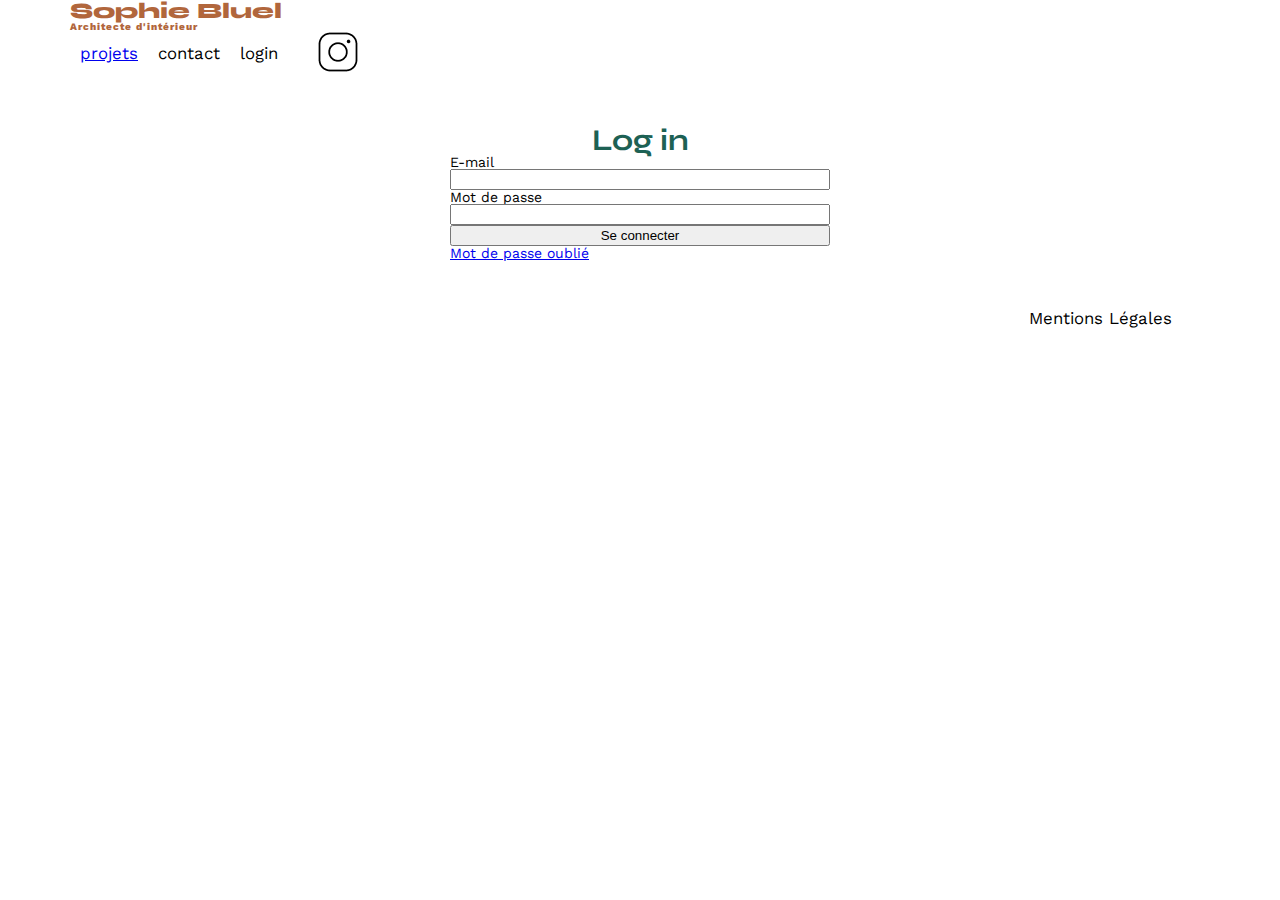
==== FrontEnd/login.html @ 080f3cb0 "partie 1 et 2 du js terminé, partie 3 en cours" ====
<!DOCTYPE html>
<html lang="fr">
<head>
	<meta charset="UTF-8">
	<title>Sophie Bluel - Page de connexion</title>
	<meta name="viewport" content="width=device-width, initial-scale=1.0">
	<link rel="preconnect" href="https://fonts.googleapis.com">
	<link rel="preconnect" href="https://fonts.gstatic.com" crossorigin>
	<link href="https://fonts.googleapis.com/css2?family=Syne:wght@700;800&family=Work+Sans&display=swap" rel="stylesheet">
	<meta name="description" content="">
	<link rel="stylesheet" href="./assets/style.css">
	<script src="login.js" defer></script>
</head>
<body>
<header>

	<h1>Sophie Bluel <span>Architecte d'intérieur</span></h1>
	<nav>
		<ul>
			<li><a href="index.html"> projets </a></li>
			<li>contact</li>
			<li class="login">login</li>
			<li class="logout"></li>
			<li><img src="./assets/icons/instagram.png" alt="Instagram"></li>
		</ul>
	</nav>
</header>
<main>
    <section class="login">
      <h2>Log in</h2>
	  <p></p>
      <form action="submit" class="login__form">
        <label for="email">E-mail</label>
        <input type="text" id="email">
        <label for="password">Mot de passe</label>
        <input type="password" id="password">
        <button type="submit">Se connecter</button>
		<a href="#">Mot de passe oublié</a>
      </form>
    </section>
  </main>

<footer>
	<nav>
		<ul>
			<li>Mentions Légales</li>
		</ul>
	</nav>
</footer>
</body>
</html>
---- FrontEnd/assets/style.css ----
/* http://meyerweb.com/eric/tools/css/reset/
   v2.0 | 20110126
   License: none (public domain)
*/

html, body, div, span, applet, object, iframe,
h1, h2, h3, h4, h5, h6, p, blockquote, pre,
a, abbr, acronym, address, big, cite, code,
del, dfn, em, img, ins, kbd, q, s, samp,
small, strike, strong, sub, sup, tt, var,
b, u, i, center,
dl, dt, dd, ol, ul, li,
fieldset, form, label, legend,
table, caption, tbody, tfoot, thead, tr, th, td,
article, aside, canvas, details, embed,
figure, figcaption, footer, header, hgroup,
menu, nav, output, ruby, section, summary,
time, mark, audio, video {
	margin: 0;
	padding: 0;
	border: 0;
	font-size: 100%;
	font: inherit;
	vertical-align: baseline;
}
/* HTML5 display-role reset for older browsers */
article, aside, details, figcaption, figure,
footer, header, hgroup, menu, nav, section {
	display: block;
}
body {
	line-height: 1;
}
ol, ul {
	list-style: none;
}
blockquote, q {
	quotes: none;
}
blockquote:before, blockquote:after,
q:before, q:after {
	content: '';
	content: none;
}
table {
	border-collapse: collapse;
	border-spacing: 0;
}
/** end reset css**/
body {
	max-width: 1140px;
	margin:auto;
	font-family: 'Work Sans' ;
	font-size: 14px;
}
.header {
	display: flex;
	justify-content: space-between;
	margin: 40px 0 50px 0
}
section {
	margin: 50px 0
}

h1{
	display: flex;
	flex-direction: column;
	font-family: 'Syne';
	font-size: 22px;
	font-weight: 800;
	color: #B1663C
}

h1 > span {
	font-family: 'Work Sans';
	font-size:10px;
	letter-spacing: 0.1em;
;
}

h2{
	font-family: 'Syne';
	font-weight: 700;
	font-size: 30px;
	color: #1D6154
}
nav ul {
	display: flex;
	align-items: center;
	list-style-type: none;

}
nav li {
	padding: 0 10px;
	font-size: 1.2em;
}

li:hover {
	color: #B1663C;
}
#introduction {
	display: flex;
	align-items: center;
}
#introduction figure {
	flex: 1
}
#introduction img {
	display: block;
	margin: auto;
	width: 80%;
}

#introduction article {
	flex: 1
}
#introduction h2 {
	margin-bottom: 1em;
}

#introduction p {
	margin-bottom: 0.5em;
}
#portfolio h2 {
	text-align: center;
	margin-bottom: 1em;
}
.gallery {
	width: 100%;
	display: grid;
	grid-template-columns: 1fr 1fr 1fr;
	grid-column-gap: 20px;
	grid-row-gap: 20px;
}

.gallery img {
	width: 100%;

}
#contact {
	width: 50%;
margin: auto;
}
#contact > * {
	text-align: center;

}
#contact h2{
	margin-bottom: 20px;
}
#contact form {
	text-align: left;
	margin-top:30px;
	display: flex;
	flex-direction: column;
}

#contact input {
	height: 50px;
	font-size: 1.2em;
	border: none;
	box-shadow: 0px 4px 14px rgba(0, 0, 0, 0.09);
}
#contact label {
	margin: 2em 0 1em 0;
}
#contact textarea {
	border: none;
	box-shadow: 0px 4px 14px rgba(0, 0, 0, 0.09);
}

input[type="submit"]{
	font-family: 'Syne';
	font-weight: 700;
	color: white;
	background-color: #1D6154;
	margin : 2em auto ;
	width: 180px;
	text-align: center;
	border-radius: 60px ;
}

footer nav ul {
	display: flex;
	justify-content: flex-end;
	margin: 2em
}

/** Ajouts **/
.filters{
	display: flex;
	justify-content: center;
	gap: 10px;
}
.filter__button{
	font-family: 'Syne';
	font-weight: 700;
	color: #1D6154;;
	background-color: white;
	padding: 9px  15px 9px 15px;
	margin : 2em auto ;
	min-width: 100px;
	text-align: center;
	border-radius: 60px ;
}
.filter__button-selected{ 
color: white;
background-color: #1D6154; }

.login {
	display: flex;
	flex-direction: column;
	justify-content: center;
	align-items: center; }
.login__form {
	display: flex;
	flex-direction: column;
	justify-content: center;
	min-width: 380px;}
.edit{
	
	text-align: center;
	color: white;
	background-color: black;
	width: 100%;
	padding: 20px 0px;
}
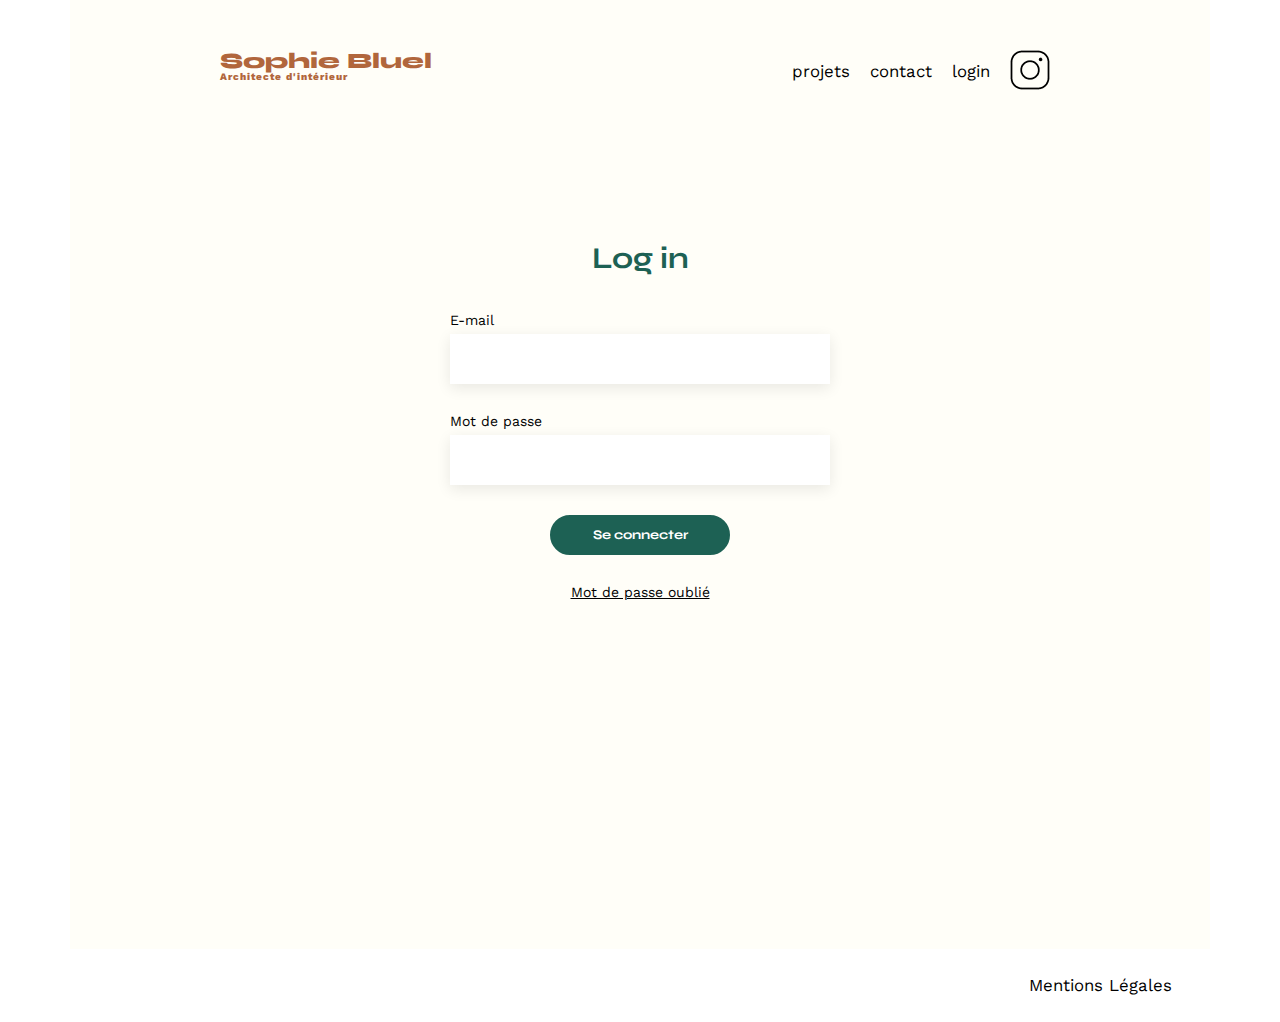
==== commit 9c2d6b0b: "part 3 and 4 added, part 5 in progress" ====
--- a/FrontEnd/login.html
+++ b/FrontEnd/login.html
@@ -12,40 +12,48 @@
 	<script src="login.js" defer></script>
 </head>
 <body>
-<header>
+	<div class="backgroundcolor">
 
-	<h1>Sophie Bluel <span>Architecte d'intérieur</span></h1>
-	<nav>
-		<ul>
-			<li><a href="index.html"> projets </a></li>
-			<li>contact</li>
-			<li class="login">login</li>
-			<li class="logout"></li>
-			<li><img src="./assets/icons/instagram.png" alt="Instagram"></li>
-		</ul>
-	</nav>
-</header>
-<main>
-    <section class="login">
-      <h2>Log in</h2>
-	  <p></p>
-      <form action="submit" class="login__form">
-        <label for="email">E-mail</label>
-        <input type="text" id="email">
-        <label for="password">Mot de passe</label>
-        <input type="password" id="password">
-        <button type="submit">Se connecter</button>
-		<a href="#">Mot de passe oublié</a>
-      </form>
-    </section>
-  </main>
-
-<footer>
-	<nav>
-		<ul>
-			<li>Mentions Légales</li>
-		</ul>
-	</nav>
-</footer>
-</body>
-</html>
+		<header>
+			<div id="edit" class="edit hidden"><i class="fa-regular fa-pen-to-square edit-icon"></i> Mode édition</div>
+			<div class="header">
+				
+				<h1>Sophie Bluel <span>Architecte d'intérieur</span></h1>
+				<nav>
+					<ul>
+						<li>projets</li>
+						<li>contact</li>
+						<li><a class="logout nav__link" href="login.html">login</a></li>
+						<li><img src="./assets/icons/instagram.png" alt="Instagram"></li>
+					</ul>
+				</nav>
+			</div>
+		</header>
+		<main>
+			<section class="login">
+				<h2>Log in</h2>
+				<p></p>
+				<form action="submit" class="form-field form-field--login">
+					<label for="email" class="form-field__label--login">E-mail</label>
+					<input type="email" id="email" class="form-field__input form-field__input--login">
+					<label for="password" class="form-field__label--login">Mot de passe</label>
+					<input type="password" id="password" class="form-field__input form-field__input--login">
+					<div class="login__buttons">
+						<button type="submit" class="login-button">Se connecter</button>
+						<a href="#">Mot de passe oublié</a>
+					</div>
+				</form>
+			</section>
+		</main>
+		
+	</div>
+		<footer>
+			<nav>
+				<ul>
+					<li>Mentions Légales</li>
+				</ul>
+			</nav>
+		</footer>
+	</body>
+	</html>
+	--- a/FrontEnd/assets/style.css
+++ b/FrontEnd/assets/style.css
@@ -56,7 +56,7 @@
 .header {
 	display: flex;
 	justify-content: space-between;
-	margin: 40px 0 50px 0
+	margin-bottom: 50px;
 }
 section {
 	margin: 50px 0
@@ -183,45 +183,309 @@
 footer nav ul {
 	display: flex;
 	justify-content: flex-end;
-	margin: 2em
+	margin: 2em;
 }
 
 /** Ajouts **/
+
+.backgroundcolor{
+	background-color: #FFFEF8;
+	padding: 50px 150px 0 ;
+	margin: 0;
+}
 .filters{
 	display: flex;
 	justify-content: center;
+	flex-wrap: wrap;
 	gap: 10px;
+	margin:50px 0 50px 0;
 }
 .filter__button{
 	font-family: 'Syne';
 	font-weight: 700;
-	color: #1D6154;;
+	color: #1D6154;
 	background-color: white;
 	padding: 9px  15px 9px 15px;
-	margin : 2em auto ;
 	min-width: 100px;
 	text-align: center;
 	border-radius: 60px ;
+	border-color: #1D6154;
+	border-style: solid;
+	
 }
 .filter__button-selected{ 
 color: white;
 background-color: #1D6154; }
 
 .login {
-	display: flex;
-	flex-direction: column;
-	justify-content: center;
-	align-items: center; }
-.login__form {
-	display: flex;
-	flex-direction: column;
-	justify-content: center;
-	min-width: 380px;}
-.edit{
-	
+	margin-top: 150px;
+	margin-bottom: 0;
+	padding-bottom: 350px;
+	display: flex;
+	flex-direction: column;
+	justify-content: center;
+	align-items: center; 
+
+}
+.login h2{
+	margin-bottom: 40px;
+}
+
+.form-field {
+	display: flex;
+	flex-direction: column;
+	justify-content: center;
+}
+.form-field--login{
+	min-width: 380px;
+}
+.form-field--photo{
+	min-width: 420px;
+ }
+.form-field__label--login{
+	margin-bottom: 7px;
+}
+.form-field__label--photo{
+	margin-bottom: 10px;
+}
+.form-field__input{
+	height: 50px;
+	padding: 0 5px;
+	border: none;
+	font-size: 1.2em;
+	box-shadow: 0px 4px 14px rgba(0, 0, 0, 0.09);
+	}
+.form-field__input--login{
+	margin-bottom: 30px;
+	}
+.form-field--photo input{
+	margin-bottom: 21px;
+	}
+
+.login__buttons{
+	display: flex;
+	flex-direction: column;
+	justify-content: center;
+	align-items: center; 
+
+}
+.login-button{
+	min-width: 180px;
+	font-family: 'Syne';
+	font-weight: 700;
+	color: white;
+	background-color: #1D6154;
+	padding: 10px 0 10px 0;
+	text-align: center;
+	border-radius: 60px ;
+	border-color: #1D6154;
+	border-style: solid;
+	margin-bottom: 30px;
+	}
+.login__buttons a{
+	color: black;
+}
+.nav__link{
+	text-decoration: none;
+	color:black;
+}
+.nav__link:active{
+	font-weight: 600;
+}
+/* edit mode*/
+
+.edit-mode{
 	text-align: center;
 	color: white;
 	background-color: black;
 	width: 100%;
 	padding: 20px 0px;
 }
+.edit-project{
+	display: flex;
+	justify-content: center;
+	align-items: center;
+}
+.edit-button{
+	color: #1D6154;;
+	background-color: inherit;
+	font-size: 14px;
+	font-weight: 400;
+	border: none;
+	cursor: pointer ;
+	margin-left: 30px;
+	padding: 0px 0;
+}
+.edit-button:hover{
+	font-weight: 500;
+}
+
+/* Modal */
+
+.modal-container{
+	display: flex;
+	justify-content: center;
+	align-items: center;
+	position: fixed;
+	top: 0;
+	left: 0;
+	width: 100%;
+	height: 100%;
+	background: #0000004D;
+	
+}
+
+.modal-gallery{	
+	background-color: white;
+	width: 630px;
+	height: 690px;
+	border-radius: 10px;
+	position: relative;
+}
+.modal-title{
+margin: 60px 0 45px;
+font-size: 26px;
+font-weight: 400;
+}
+.modal-title--new-photo{
+	margin: 60px 0 35px;
+	}
+.closing-button{
+	z-index: 1;
+	position: absolute;
+	right: 30px;
+	top: 30px;
+	font-size: 20px;
+	cursor: pointer;
+}
+.back-arrow{
+	position: absolute;
+	left: 30px;
+	top: 30px;
+	font-size: 20px;
+	cursor: pointer;
+}
+.modal-button-container{	
+	text-align: center;
+	position: absolute;
+	width: 420px;
+	padding-top: 32px;
+	border-top:1px solid #B3B3B3;}
+.modal-button{
+	font-family: 'Syne';
+	font-weight: 700;
+	color: white;
+	background-color: #1D6154;
+	padding: 10px 0;
+	width: 237px;
+	text-align: center;
+	border-radius: 60px ;
+	border: 0px;
+	cursor: pointer;
+	}
+.modal_remove-photo .modal-button-container{	
+	bottom: 45px;}
+.modal_new-photo  .modal-button-container{	
+	bottom: 55px;}
+/*remove photo*/
+
+.modal_remove-photo{
+	display: flex;
+	flex-direction: column;
+	justify-content: start;
+	align-items: center;
+	position: relative;
+	height: 100%;
+}
+
+.modal-works{
+	max-width: 420px;
+	display: flex;
+	justify-content: start;
+	align-items: center;
+	flex-wrap: wrap;
+	gap: 30px 10px;
+	padding-bottom:65px;
+}
+.modal-works figure{
+	position: relative;
+}
+.modal-works img{
+	max-width: 76px;
+}
+.trash-can{
+	font-size: 11px;
+	position: absolute;
+	right: 4px;
+	top: 6px;
+	color: white;
+	height: 17px;
+	width: 17px;
+	line-height: 17px;
+	text-align: center;
+	background-color: black;
+	border-radius: 2px;
+	cursor: pointer;
+}
+
+/* add photo*/
+
+.modal_new-photo{	
+	display: flex;
+	flex-direction: column;
+	justify-content:start;
+	align-items: center;
+	height: 100%;
+}
+.modal-file{
+	display: flex;
+	flex-direction: column;
+	justify-content: start;
+	align-items: center;
+	background-color: #E8F1F6;
+	border-radius: 3px;
+	height: 170px;
+	width: 420px;
+	margin-bottom: 30px;
+}
+.modal-file img{
+	max-height: 170px;}
+
+.modal-file .fa-image{
+	color: #B9C5CC;
+	font-size: 76px;
+	margin: 13px 0 6px;
+}
+.modal-file-button{
+	text-align: center;
+	height: 36px;
+	margin-bottom: 7px;
+}
+
+.modal-file-button label{
+	color: #306685;
+	font-size: 14px;
+	font-weight: 500;
+	background-color: #CBD6DC;
+	padding: 10px 33px;
+	line-height: 36px;
+	border-radius: 50px;
+	cursor: pointer;
+
+}
+.modal-file-button input{
+	visibility: hidden; }
+
+ .modal-file p {
+	font-size: 10px;
+	font-weight: 400;
+ }
+
+
+/*hide*/
+.hidden{
+	display: none;
+}
+.grayed{
+	background-color: #A7A7A7;
+}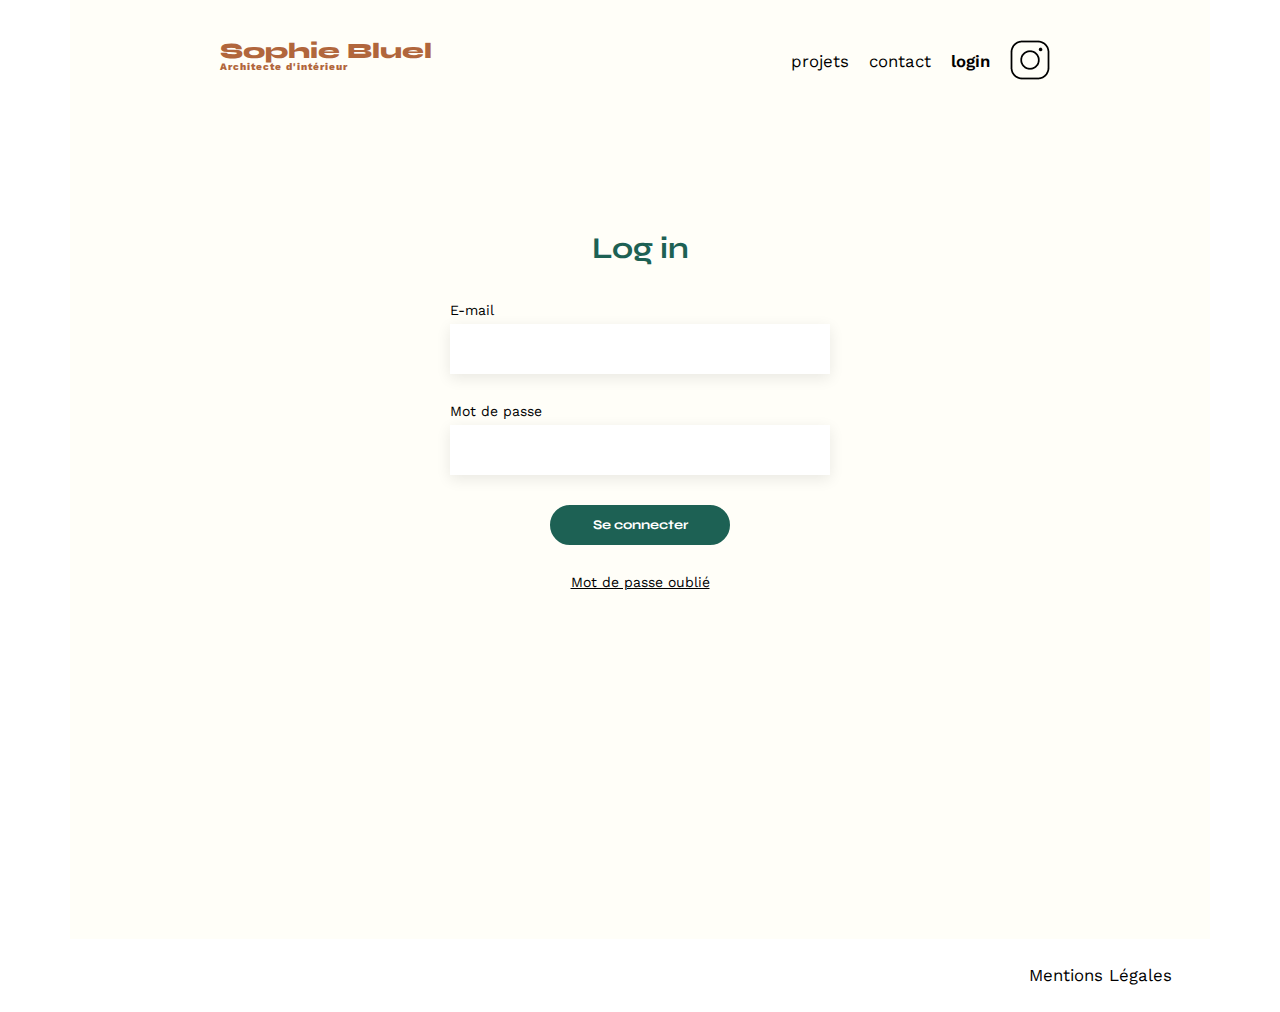
==== commit 3939cd77: "end project" ====
--- a/FrontEnd/login.html
+++ b/FrontEnd/login.html
@@ -1,59 +1,69 @@
 <!DOCTYPE html>
 <html lang="fr">
-<head>
-	<meta charset="UTF-8">
-	<title>Sophie Bluel - Page de connexion</title>
-	<meta name="viewport" content="width=device-width, initial-scale=1.0">
-	<link rel="preconnect" href="https://fonts.googleapis.com">
-	<link rel="preconnect" href="https://fonts.gstatic.com" crossorigin>
-	<link href="https://fonts.googleapis.com/css2?family=Syne:wght@700;800&family=Work+Sans&display=swap" rel="stylesheet">
-	<meta name="description" content="">
-	<link rel="stylesheet" href="./assets/style.css">
-	<script src="login.js" defer></script>
-</head>
-<body>
-	<div class="backgroundcolor">
-
-		<header>
-			<div id="edit" class="edit hidden"><i class="fa-regular fa-pen-to-square edit-icon"></i> Mode édition</div>
-			<div class="header">
-				
-				<h1>Sophie Bluel <span>Architecte d'intérieur</span></h1>
-				<nav>
-					<ul>
-						<li>projets</li>
-						<li>contact</li>
-						<li><a class="logout nav__link" href="login.html">login</a></li>
-						<li><img src="./assets/icons/instagram.png" alt="Instagram"></li>
-					</ul>
-				</nav>
-			</div>
-		</header>
-		<main>
-			<section class="login">
-				<h2>Log in</h2>
-				<p></p>
-				<form action="submit" class="form-field form-field--login">
-					<label for="email" class="form-field__label--login">E-mail</label>
-					<input type="email" id="email" class="form-field__input form-field__input--login">
-					<label for="password" class="form-field__label--login">Mot de passe</label>
-					<input type="password" id="password" class="form-field__input form-field__input--login">
-					<div class="login__buttons">
-						<button type="submit" class="login-button">Se connecter</button>
-						<a href="#">Mot de passe oublié</a>
-					</div>
-				</form>
-			</section>
-		</main>
-		
-	</div>
-		<footer>
-			<nav>
-				<ul>
-					<li>Mentions Légales</li>
-				</ul>
-			</nav>
-		</footer>
-	</body>
-	</html>
-	+  <head>
+    <meta charset="UTF-8" />
+    <title>Sophie Bluel - Page de connexion</title>
+    <meta name="viewport" content="width=device-width, initial-scale=1.0" />
+    <link rel="preconnect" href="https://fonts.googleapis.com" />
+    <link rel="preconnect" href="https://fonts.gstatic.com" crossorigin />
+    <link
+      href="https://fonts.googleapis.com/css2?family=Syne:wght@700;800&family=Work+Sans&display=swap"
+      rel="stylesheet"
+    />
+    <meta name="description" content="" />
+    <link rel="stylesheet" href="./assets/style.css" />
+    <script src="login.js" defer></script>
+  </head>
+  <body>
+    <div class="backgroundcolor">
+      <header>
+        <h1>Sophie Bluel <span>Architecte d'intérieur</span></h1>
+        <nav>
+          <ul>
+            <li>projets</li>
+            <li>contact</li>
+            <li>
+              <a class="logout nav__link font-weight-600" href="login.html"
+                >login</a
+              >
+            </li>
+            <li><img src="./assets/icons/instagram.png" alt="Instagram" /></li>
+          </ul>
+        </nav>
+      </header>
+      <main>
+        <section class="login">
+          <h2>Log in</h2>
+          <p></p>
+          <form action="submit" class="form-field form-field--login">
+            <label for="email" class="form-field__label--login">E-mail</label>
+            <input
+              type="email"
+              id="email"
+              class="form-field__input form-field__input--login"
+            />
+            <label for="password" class="form-field__label--login"
+              >Mot de passe</label
+            >
+            <input
+              type="password"
+              id="password"
+              class="form-field__input form-field__input--login"
+            />
+            <div class="login__buttons">
+              <button type="submit" class="login-button">Se connecter</button>
+              <a href="#">Mot de passe oublié</a>
+            </div>
+          </form>
+        </section>
+      </main>
+    </div>
+    <footer>
+      <nav>
+        <ul>
+          <li>Mentions Légales</li>
+        </ul>
+      </nav>
+    </footer>
+  </body>
+</html>
--- a/FrontEnd/assets/style.css
+++ b/FrontEnd/assets/style.css
@@ -53,10 +53,10 @@
 	font-family: 'Work Sans' ;
 	font-size: 14px;
 }
-.header {
+header {
 	display: flex;
 	justify-content: space-between;
-	margin-bottom: 50px;
+	margin-bottom:50px;
 }
 section {
 	margin: 50px 0
@@ -131,6 +131,7 @@
 	grid-template-columns: 1fr 1fr 1fr;
 	grid-column-gap: 20px;
 	grid-row-gap: 20px;
+	margin-top: 50px;
 }
 
 .gallery img {
@@ -190,15 +191,16 @@
 
 .backgroundcolor{
 	background-color: #FFFEF8;
-	padding: 50px 150px 0 ;
+	padding: 40px 150px 50px ;
 	margin: 0;
 }
+#portfolio .filters__h2{ margin-bottom: 50px;}
 .filters{
 	display: flex;
 	justify-content: center;
 	flex-wrap: wrap;
 	gap: 10px;
-	margin:50px 0 50px 0;
+	margin:0;
 }
 .filter__button{
 	font-family: 'Syne';
@@ -214,13 +216,15 @@
 	
 }
 .filter__button-selected{ 
-color: white;
-background-color: #1D6154; }
-
+	color: white;
+	background-color: #1D6154; }
+.font-weight-600{
+	font-weight: 600;
+	}
 .login {
 	margin-top: 150px;
 	margin-bottom: 0;
-	padding-bottom: 350px;
+	padding-bottom: 300px;
 	display: flex;
 	flex-direction: column;
 	justify-content: center;
@@ -289,8 +293,9 @@
 	text-decoration: none;
 	color:black;
 }
-.nav__link:active{
-	font-weight: 600;
+
+.nav__link:hover{
+	color: #B1663C;
 }
 /* edit mode*/
 
@@ -298,8 +303,9 @@
 	text-align: center;
 	color: white;
 	background-color: black;
-	width: 100%;
+	min-width: 100%;
 	padding: 20px 0px;
+	margin: 0;
 }
 .edit-project{
 	display: flex;
@@ -406,6 +412,7 @@
 	flex-wrap: wrap;
 	gap: 30px 10px;
 	padding-bottom:65px;
+	overflow: hidden;
 }
 .modal-works figure{
 	position: relative;
@@ -437,7 +444,7 @@
 	align-items: center;
 	height: 100%;
 }
-.modal-file{
+.choose-photo{
 	display: flex;
 	flex-direction: column;
 	justify-content: start;
@@ -448,39 +455,46 @@
 	width: 420px;
 	margin-bottom: 30px;
 }
-.modal-file img{
+.choose-photo img{
 	max-height: 170px;}
 
-.modal-file .fa-image{
+.choose-photo .fa-image{
 	color: #B9C5CC;
 	font-size: 76px;
 	margin: 13px 0 6px;
 }
-.modal-file-button{
+.format-info {
+   font-size: 10px;
+   font-weight: 400;
+}
+.choose-photo__button{
 	text-align: center;
 	height: 36px;
 	margin-bottom: 7px;
 }
-
-.modal-file-button label{
+.choose-photo__button label{
+	cursor: pointer;
+	display: flex;
+	justify-content:  center;
+	align-items: center;
+
+}
+.modal-label-span{
 	color: #306685;
 	font-size: 14px;
 	font-weight: 500;
 	background-color: #CBD6DC;
-	padding: 10px 33px;
+	height: 36px;
+	width: 175px;;
 	line-height: 36px;
 	border-radius: 50px;
-	cursor: pointer;
-
-}
-.modal-file-button input{
+}
+.choose-photo__button input{
+position: absolute;
+
+}
+.choose-photo__button input{
 	visibility: hidden; }
-
- .modal-file p {
-	font-size: 10px;
-	font-weight: 400;
- }
-
 
 /*hide*/
 .hidden{
@@ -488,4 +502,8 @@
 }
 .grayed{
 	background-color: #A7A7A7;
-}+	cursor: auto;
+}
+.visibility-hidden{
+	visibility: hidden;
+}
